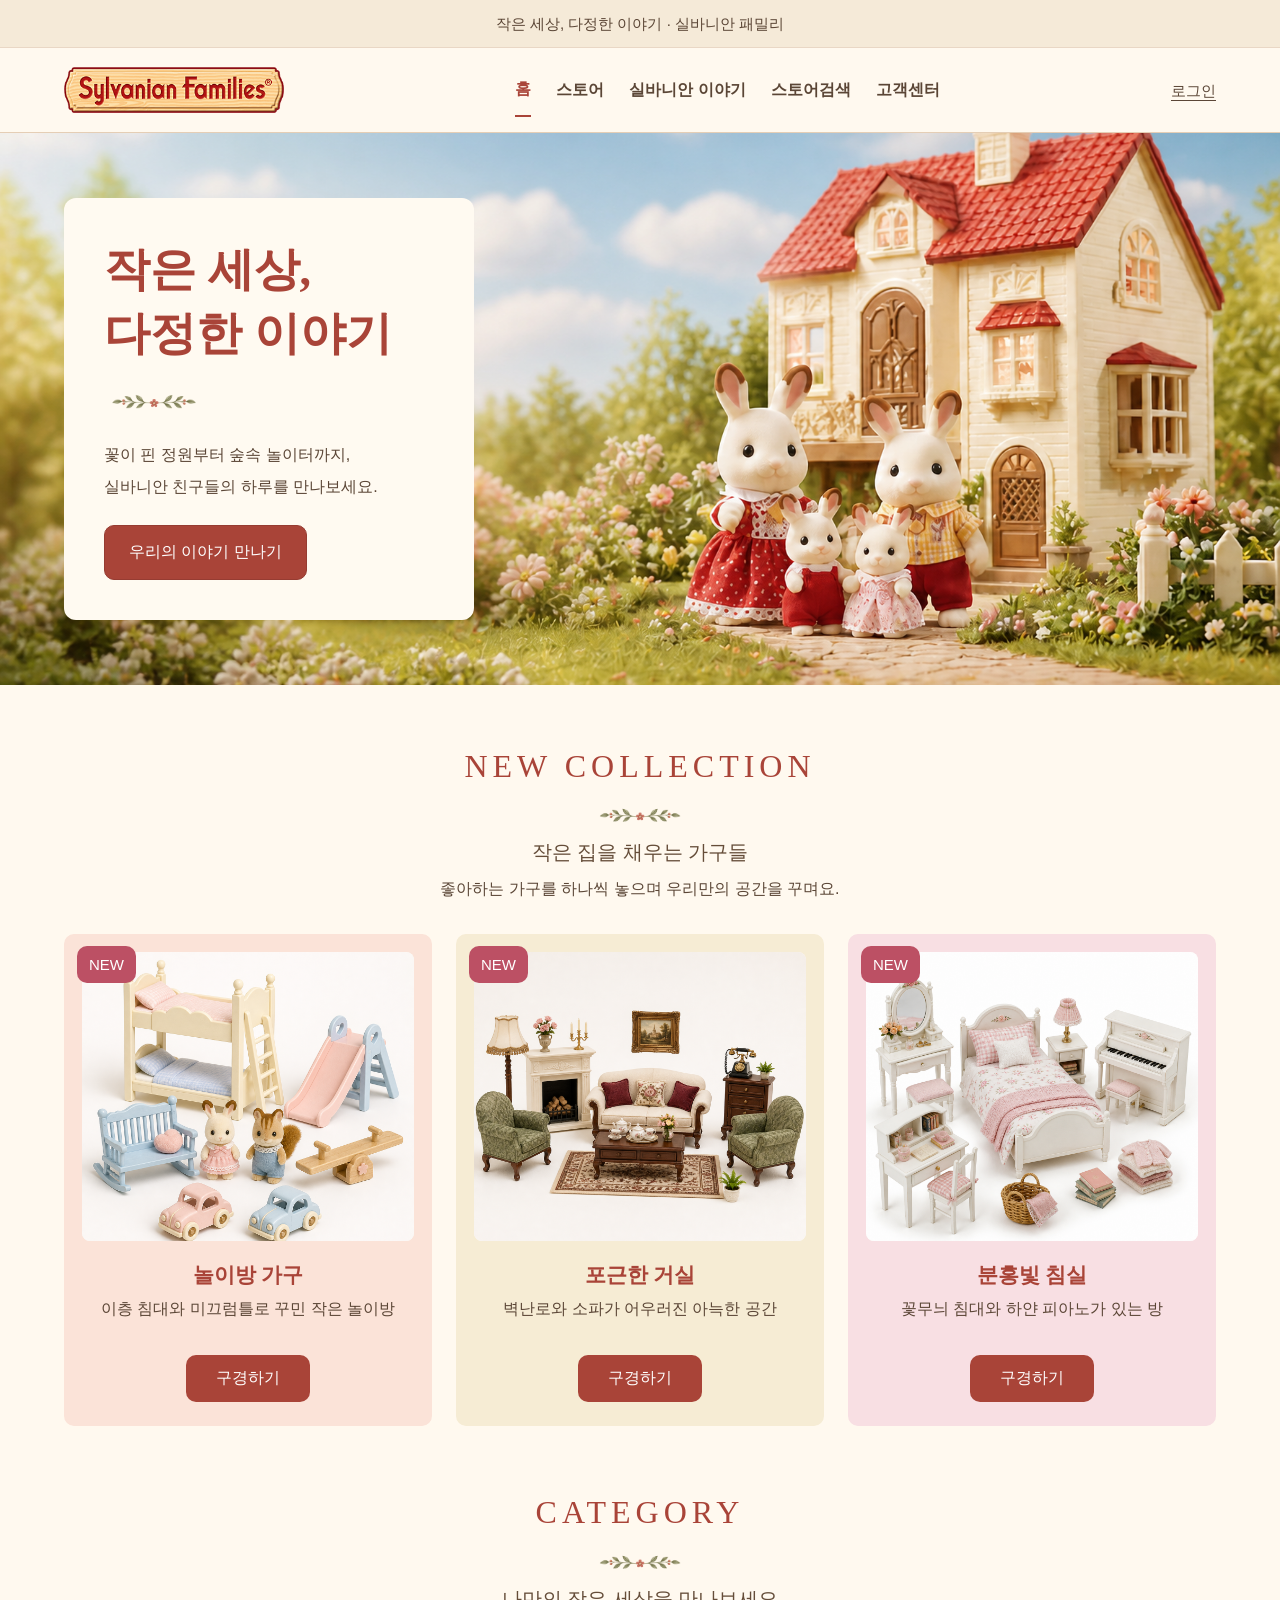
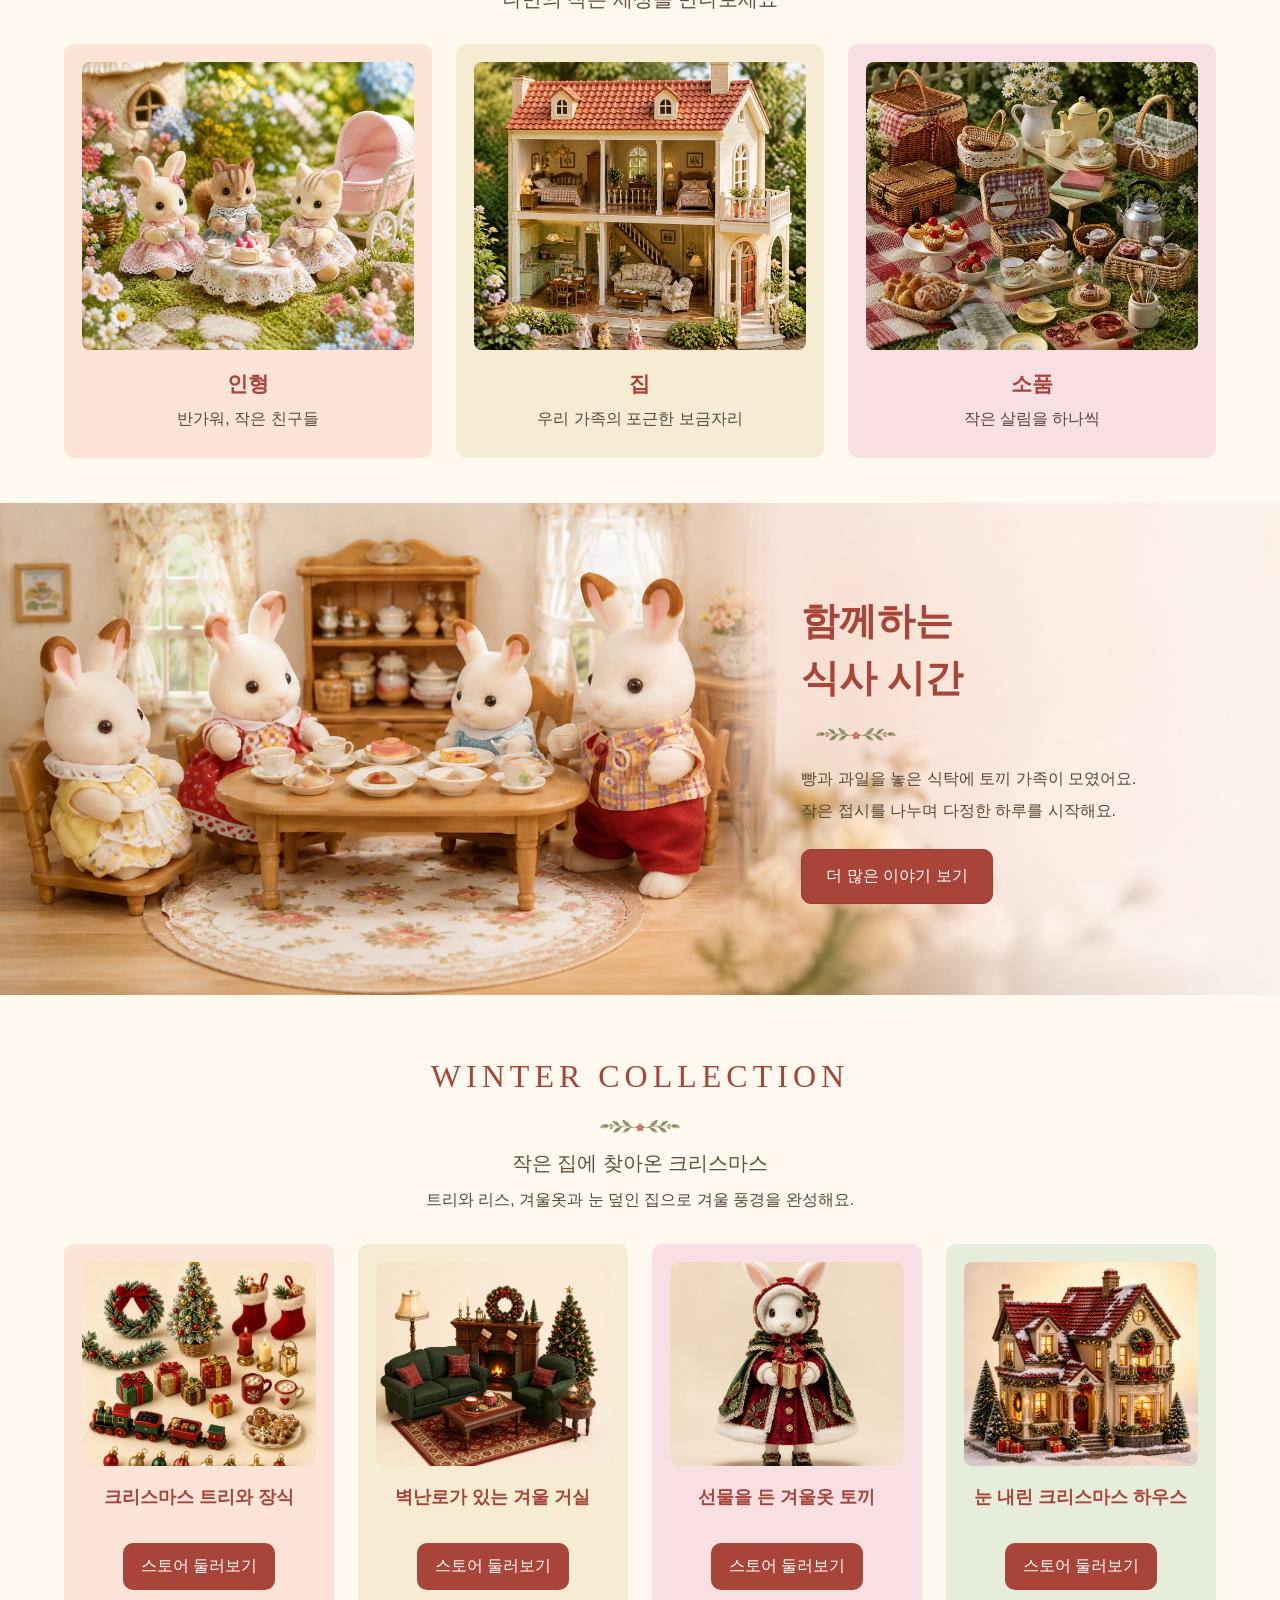
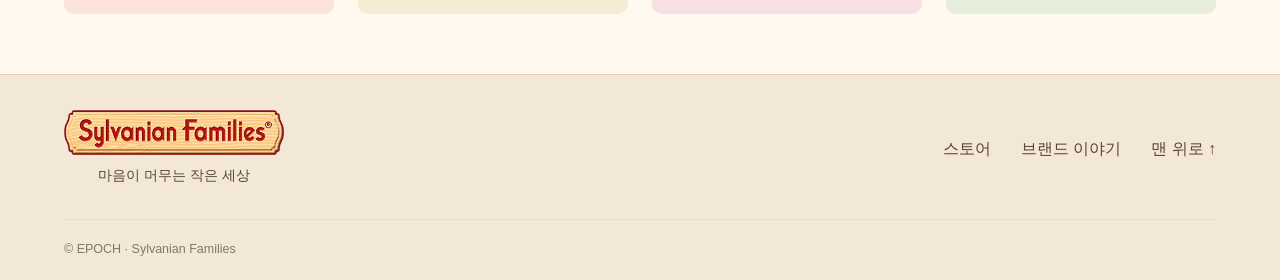
==== index.html @ b516294e "Initial commit" ====
<!DOCTYPE html>
<html lang="ko">
    <head>
        <meta charset="UTF-8">
        <meta name="viewport" content="width=device-width, initial-scale=1.0">
        <title>작은 세상, 다정한 이야기 | 실바니안 패밀리</title>
        <link rel="icon" href="favicon/favicon.ico">
        <link rel="stylesheet" href="css/common.css">
        <link rel="stylesheet" href="css/main.css">
        <script src="script/site.js" defer></script>
    </head>
    <body>
        <a class="skip" href="#content">본문 바로가기</a>
        <div class="notice">작은 세상, 다정한 이야기 · 실바니안 패밀리</div>
        <!-- 헤더 -->
        <header class="inner">
            <a class="logo" href="index.html">
                <img src="image/logo_sp.png" alt="실바니안 패밀리">
            </a>
            <nav aria-label="주 메뉴">
                <a href="index.html" aria-current="page">홈</a>
                <a href="sub/store.html">스토어</a>
                <a href="sub/story.html">실바니안 이야기</a>
                <a href="sub/store.html#search">스토어검색</a>
                <details class="help">
                    <summary>고객센터</summary>
                    <div class="helpbox">
                        <h2>이용 안내</h2>
                        <h3>상품은 어떻게 찾나요?</h3>
                        <p>스토어에서 카테고리를 선택하거나 상품 이름을 검색해 보세요.</p>
                        <a href="sub/store.html#search">상품 검색하기</a>
                        <h3>상품 설명은 어디서 보나요?</h3>
                        <p>스토어 상품 카드의 ‘자세히 보기’를 누르면 설명이 펼쳐집니다.</p>
                    </div>
                </details>
            </nav>
            <a class="visit" href="sub/store.html">로그인</a>
        </header>
        <main id="content">
            <!-- 메인 배너 -->
            <section class="section1" data-banner>
                <div class="inner">
                    <div class="copy">
                        <h1>작은 세상,<br>다정한 이야기</h1>
                        <img class="flower" src="image/mainflower.png" alt="">
                        <p>꽃이 핀 정원부터 숲속 놀이터까지,<br>실바니안 친구들의 하루를 만나보세요.</p>
                        <a class="button" href="sub/story.html">우리의 이야기 만나기</a>
                    </div>
                </div>
            </section>

            <!-- 신상품 -->
            <section class="section2 inner">
                <div class="title">
                    <p class="label">NEW COLLECTION</p>
                    <img class="flower" src="image/mainflower.png" alt="">
                    <h2>작은 집을 채우는 가구들</h2>
                    <p>좋아하는 가구를 하나씩 놓으며 우리만의 공간을 꾸며요.</p>
                </div>
                <div class="grid3">
                    <a class="card" href="sub/store.html?category=가구세트">
                        <div class="photo">
                            <span class="badge">NEW</span>
                            <img src="image/main/new(1).png" alt="이층 침대와 미끄럼틀로 꾸민 작은 놀이방" loading="lazy">
                        </div>
                        <h3>놀이방 가구</h3>
                        <p class="desc">이층 침대와 미끄럼틀로 꾸민 작은 놀이방</p>
                        <span class="more">구경하기</span>
                    </a>
                    <a class="card" href="sub/store.html?category=가구세트">
                        <div class="photo">
                            <span class="badge">NEW</span>
                            <img src="image/main/new(2).png" alt="벽난로와 소파가 어우러진 아늑한 공간" loading="lazy">
                        </div>
                        <h3>포근한 거실</h3>
                        <p class="desc">벽난로와 소파가 어우러진 아늑한 공간</p>
                        <span class="more">구경하기</span>
                    </a>
                    <a class="card" href="sub/store.html?category=가구세트">
                        <div class="photo">
                            <span class="badge">NEW</span>
                            <img src="image/main/new(3).png" alt="꽃무늬 침대와 하얀 피아노가 있는 방" loading="lazy">
                        </div>
                        <h3>분홍빛 침실</h3>
                        <p class="desc">꽃무늬 침대와 하얀 피아노가 있는 방</p>
                        <span class="more">구경하기</span>
                    </a>
                </div>
            </section>

            <!-- 카테고리 -->
            <section class="section3 inner">
                <div class="title">
                    <p class="label">CATEGORY</p>
                    <img class="flower" src="image/mainflower.png" alt="">
                    <h2>나만의 작은 세상을 만나보세요</h2>
                </div>
                <div class="categories">
                    <a href="sub/store.html?category=가족">
                        <img src="image/main/category(1).png" alt="정원에서 차를 마시는 동물 인형들" loading="lazy">
                        <h3>인형</h3>
                        <p>반가워, 작은 친구들</p>
                    </a>
                    <a href="sub/store.html?category=집">
                        <img src="image/main/category(3).png" alt="가구로 꾸민 빨간 지붕 이층집" loading="lazy">
                        <h3>집</h3>
                        <p>우리 가족의 포근한 보금자리</p>
                    </a>
                    <a href="sub/store.html?category=소품">
                        <img src="image/main/category(4).png" alt="피크닉 바구니와 찻잔, 주방 소품" loading="lazy">
                        <h3>소품</h3>
                        <p>작은 살림을 하나씩</p>
                    </a>
                </div>
            </section>

            <!-- 가족 이야기 -->
            <section class="section4">
                <img class="banner" src="image/main/섹션배너.png" alt="식탁에 둘러앉아 식사하는 토끼 가족" loading="lazy">
                <div class="inner">
                    <div class="copy">
                        <h2>함께하는<br>식사 시간</h2>
                        <img class="flower" src="image/mainflower.png" alt="">
                        <p>빵과 과일을 놓은 식탁에 토끼 가족이 모였어요.<br>작은 접시를 나누며 다정한 하루를 시작해요.</p>
                        <a class="button" href="sub/story.html">더 많은 이야기 보기</a>
                    </div>
                </div>
            </section>

            <!-- 겨울 컬렉션 -->
            <section class="section5 inner">
                <div class="title">
                    <p class="label">WINTER COLLECTION</p>
                    <img class="flower" src="image/mainflower.png" alt="">
                    <h2>작은 집에 찾아온 크리스마스</h2>
                    <p>트리와 리스, 겨울옷과 눈 덮인 집으로 겨울 풍경을 완성해요.</p>
                </div>
                <div class="grid4">
                    <a class="card" href="sub/store.html">
                        <div class="photo">
                            <img src="image/main/season(1).png" alt="크리스마스 트리와 장식" loading="lazy">
                        </div>
                        <h3>크리스마스 트리와 장식</h3>
                        <span class="more">스토어 둘러보기</span>
                    </a>
                    <a class="card" href="sub/store.html">
                        <div class="photo">
                            <img src="image/main/season(2).png" alt="벽난로가 있는 겨울 거실" loading="lazy">
                        </div>
                        <h3>벽난로가 있는 겨울 거실</h3>
                        <span class="more">스토어 둘러보기</span>
                    </a>
                    <a class="card" href="sub/store.html">
                        <div class="photo">
                            <img src="image/main/season(3).png" alt="선물을 든 겨울옷 토끼" loading="lazy">
                        </div>
                        <h3>선물을 든 겨울옷 토끼</h3>
                        <span class="more">스토어 둘러보기</span>
                    </a>
                    <a class="card" href="sub/store.html">
                        <div class="photo">
                            <img src="image/main/season(4).png" alt="눈 내린 크리스마스 하우스" loading="lazy">
                        </div>
                        <h3>눈 내린 크리스마스 하우스</h3>
                        <span class="more">스토어 둘러보기</span>
                    </a>
                </div>
            </section>
        </main>
        <!-- 푸터 -->
        <footer>
            <div class="inner">
                <div class="logo">
                    <img src="image/logo_sp.png" alt="실바니안 패밀리">
                    <span>마음이 머무는 작은 세상</span>
                </div>
                <div>
                    <a href="sub/store.html">스토어</a>
                    <a href="sub/story.html">브랜드 이야기</a>
                    <a href="#">맨 위로 ↑</a>
                </div>
            </div>
            <div class="inner credit">
                <small>© EPOCH · Sylvanian Families</small>
            </div>
        </footer>
    </body>
</html>
---- css/common.css ----
/* 기본 */
* {
    margin: 0;
    padding: 0;
    box-sizing: border-box;
}

html {
    scroll-behavior: smooth;
}

body {
    background: #fff9ef;
    color: #5b4636;
    font-family: "Malgun Gothic", sans-serif;
    font-size: 17px;
    line-height: 1.8;
    word-break: keep-all;
}

a {
    color: inherit;
    text-decoration: none;
}

img {
    display: block;
    width: 100%;
}

button, input {
    font: inherit;
}

button, summary {
    cursor: pointer;
}

[hidden] {
    display: none !important;
}

.inner {
    width: 90%;
    max-width: 1440px;
    margin: 0 auto;
}

.notice {
    background: #f5ead8;
    padding: 10px;
    text-align: center;
    font-size: 15px;
    border-bottom: 1px solid #e9d7c5;
}

/* 헤더 */
header {
    position: sticky;
    top: 0;
    z-index: 100;
    display: flex;
    align-items: center;
    justify-content: space-between;
    gap: 25px;
    min-height: 85px;
    background: #fff9ef;
    border-bottom: 1px solid #e5ceb5;
}

header.inner {
    width: 100%;
    max-width: none;
    padding-inline: max(5%, calc((100% - 1440px) / 2));
}

#content, #search {
    scroll-margin-top: 180px;
}

.logo {
    display: inline-block;
    width: 220px;
    flex-shrink: 0;
}

.logo img {
    width: 100%;
    height: auto;
}

.logo span {
    display: block;
    font-family: "Malgun Gothic", sans-serif;
    font-size: 14px;
    font-weight: normal;
    text-align: center;
    margin-top: 8px;
}

nav {
    display: flex;
    align-items: center;
    flex-wrap: wrap;
    justify-content: center;
    gap: 25px;
}

nav a {
    padding: 12px 0;
    font-size: 16px;
    font-weight: bold;
}

nav a[aria-current] {
    color: #a94438;
    border-bottom: 2px solid #a94438;
}

.visit {
    font-size: 15px;
    text-decoration: underline;
    text-underline-offset: 4px;
}

.menu-toggle {
    display: none;
    width: 44px;
    height: 44px;
    padding: 10px;
    border: 1px solid #e5ceb5;
    border-radius: 8px;
    background: #fffaf2;
    color: #a94438;
    flex-shrink: 0;
}

.menu-toggle span {
    display: block;
    width: 22px;
    height: 2px;
    background: currentColor;
}

.menu-open .menu-toggle span:nth-child(1) {
    transform: translateY(7px) rotate(45deg);
}

.menu-open .menu-toggle span:nth-child(2) {
    opacity: 0;
}

.menu-open .menu-toggle span:nth-child(3) {
    transform: translateY(-7px) rotate(-45deg);
}

h1, h2, h3 {
    line-height: 1.5;
}

h1, h2 {
    color: #a94438;
}

h1 {
    font-family: Georgia, "Batang", serif;
    font-size: 44px;
    font-weight: normal;
}

h2 {
    font-size: 30px;
    font-weight: normal;
}

h3 {
    font-size: 20px;
}

p {
    color: #5b4636;
}

.flower {
    width: 145px;
    height: 48px;
    object-fit: contain;
    margin: 10px auto;
}

.label {
    color: #687550;
    font-size: 15px;
}

.title {
    padding-top: 8px;
    text-align: center;
    margin-bottom: 24px;
}

.title .label {
    color: #a94438;
    font-family: Georgia, serif;
    font-size: 32px;
    letter-spacing: 5px;
}

.title h2 {
    font-size: 20px;
    color: #654d39;
    margin-top: 5px;
}

.title > p:last-child {
    font-size: 16px;
    margin-top: 8px;
}

.button, .more {
    display: inline-block;
    background: #a94438;
    border: 1px solid #963c32;
    border-radius: 4px;
    color: white;
    padding: 10px 25px;
    margin-top: 22px;
    font-size: 16px;
    text-align: center;
}

.button:hover, .more:hover {
    background: #89382f;
}

.button.light {
    color: #a94438;
    background: #fffdf8;
    border-color: #a94438;
}

.center {
    text-align: center;
}

.grid3, .grid4 {
    display: flex;
    flex-wrap: wrap;
    gap: 24px;
}

.grid3 > * {
    width: calc((100% - 48px) / 3);
}

.grid4 > * {
    width: calc((100% - 72px) / 4);
}

.card {
    border: 1px solid #e5ceb5;
    border-radius: 8px;
    background: #fffcf6;
    overflow: hidden;
    padding-bottom: 14px;
}

.photo {
    position: relative;
    aspect-ratio: 1.2;
    background: #fffdf8;
    border-bottom: 1px solid #eee0d2;
}

.photo img {
    height: 100%;
    object-fit: contain;
}

.card .label {
    margin: 12px 18px 3px;
}

.card h2, .card h3 {
    font-size: 18px;
    color: #5b4636;
    font-weight: bold;
    margin: 12px 18px;
}

.card .more {
    display: block;
    margin: 12px 16px 0;
    padding: 7px;
    font-size: 16px;
}

.badge {
    position: absolute;
    left: 15px;
    top: 0;
    padding: 6px 10px;
    background: #a94438;
    color: white;
    font-family: Georgia, serif;
    font-size: 15px;
}

.text {
    display: inline-block;
    background: #a94438;
    color: white;
    padding: 9px 30px;
    border-radius: 4px;
    font-size: 16px;
}

/* 푸터 */
footer {
    margin-top: 60px;
    padding: 35px 0 20px;
    border-top: 1px solid #e5ceb5;
    background: #f3e7d5;
}

footer .inner {
    display: flex;
    align-items: center;
    justify-content: space-between;
    gap: 20px;
}

footer a {
    margin-left: 25px;
    font-size: 16px;
}

footer .credit {
    border-top: 1px solid #e9ddce;
    padding-top: 18px;
    margin-top: 30px;
    color: #82786a;
    font-size: 15px;
}

.skip {
    position: absolute;
    top: -80px;
    left: 15px;
    background: white;
    padding: 12px;
    z-index: 10;
}

.skip:focus {
    top: 10px;
}

:focus-visible {
    outline: 3px solid #7a895a;
    outline-offset: 4px;
}

@media (max-width: 800px) {
    header {
        flex-wrap: wrap;
        justify-content: center;
        padding: 18px 0;
        gap: 14px;
    }

    header .logo {
        width: 190px;
    }

    nav {
        gap: 25px;
    }

    .grid4 > * {
        width: calc((100% - 24px) / 2);
    }

    .title .label {
        font-size: 26px;
        letter-spacing: 3px;
    }

    footer .inner {
        flex-direction: column;
        text-align: center;
    }

    footer a {
        margin: 0 10px;
    }

}

@media (max-width: 520px) {
    body {
        font-size: 16px;
    }

    header .logo {
        margin: 0 40px;
    }

    nav a {
        font-size: 16px;
    }

    h1 {
        font-size: 30px;
    }

    h2 {
        font-size: 25px;
    }

    .grid3 {
        gap: 18px;
    }

    .grid3 > * {
        width: 100%;
    }

    .grid4 {
        gap: 14px;
    }

    .grid4 > * {
        width: calc((100% - 14px) / 2);
    }

    .card h2, .card h3 {
        font-size: 16px;
        margin: 10px;
    }

    .card .label {
        margin-left: 10px;
    }

    .card .more {
        margin: 10px 8px 0;
        font-size: 15px;
    }

}

@media (prefers-reduced-motion: reduce) {
    html {
        scroll-behavior: auto;
    }

}

/* 고객센터 */
.help {
    position: relative;
}

.help summary {
    padding: 12px 0;
    font-size: 16px;
    font-weight: bold;
    list-style: none;
}

.help summary::-webkit-details-marker {
    display: none;
}

.help[open] summary {
    color: #a94438;
}

.helpbox {
    position: absolute;
    top: 100%;
    right: 0;
    z-index: 20;
    width: 290px;
    padding: 22px;
    border: 1px solid #e5ceb5;
    border-radius: 8px;
    background: #fffaf2;
}

.helpbox h2 {
    margin-bottom: 15px;
    font-size: 21px;
}

.helpbox h3 {
    margin-top: 15px;
    font-size: 16px;
}

.helpbox p {
    margin-top: 6px;
    font-size: 16px;
}

.helpbox a {
    display: inline-block;
    color: #a94438;
    font-size: 16px;
}

@media (max-width: 1050px) {
    header {
        flex-wrap: wrap;
        justify-content: center;
        padding: 18px 0;
    }

    header.has-menu-toggle {
        justify-content: space-between;
        gap: 12px;
        padding-block: 12px;
    }

    .has-menu-toggle .logo {
        width: min(190px, calc(100% - 124px));
        margin: 0;
        margin-right: auto;
    }

    .has-menu-toggle .visit {
        display: block;
        order: 1;
        flex-shrink: 0;
        padding-block: 10px;
    }

    .menu-toggle {
        display: flex;
        order: 2;
        flex-direction: column;
        align-items: center;
        justify-content: center;
        gap: 5px;
    }

    .has-menu-toggle nav {
        display: none;
        order: 3;
        flex-basis: 100%;
        flex-direction: column;
        align-items: stretch;
        gap: 0;
        max-height: 70dvh;
        overflow-y: auto;
        border-top: 1px solid #e5ceb5;
        padding-top: 8px;
    }

    .has-menu-toggle.menu-open nav {
        display: flex;
    }

    .has-menu-toggle nav > a,
    .has-menu-toggle .help summary {
        display: block;
        padding: 12px 8px;
    }

    .has-menu-toggle .helpbox {
        position: static;
        width: 100%;
        max-height: none;
    }
}

@media (max-width: 520px) {
    nav {
        gap: 6px 15px;
    }

    .help summary {
        font-size: 16px;
    }

    .helpbox {
        position: fixed;
        top: 170px;
        right: 5%;
        width: 90%;
        max-height: 65vh;
        overflow-y: auto;
    }
}
---- css/main.css ----
/* 메인 배너 */
.section1 {
    position: relative;
    overflow: hidden;
    background: url("../image/main/메인 배너.png") center / cover;
    padding: 65px 0;
}

.section1 .slide {
    position: absolute;
    inset: 0;
    overflow: hidden;
}

.section1 .track {
    display: flex;
    height: 100%;
    transition: transform 1s ease-in-out;
}

.section1 .track img {
    width: 100%;
    height: 100%;
    flex-shrink: 0;
    object-fit: cover;
}

.section1 > .inner {
    position: relative;
    z-index: 1;
}

.section1 .copy {
    width: 410px;
    padding: 40px;
    background: #fffaf1;
    border-radius: 12px;
}

.section1 h1 {
    font-size: 46px;
    font-weight: bold;
    line-height: 1.4;
}

.section1 .flower {
    margin: 12px 0;
    width: 100px;
}

.section1 p {
    font-size: 16px;
    line-height: 2;
}

/* 제목 */
main .title {
    margin-bottom: 30px;
}

main .title .flower {
    width: 110px;
    height: 32px;
    margin: 5px auto;
}

main .button {
    border-radius: 10px;
    padding: 12px 24px;
}

/* 신상품 */
.section2 {
    padding: 45px 0 20px;
}

.section2 .card {
    padding: 18px 18px 24px;
    border: 0;
    border-radius: 10px;
    background: #fbe3d8;
    text-align: center;
}

.section2 .card:nth-child(2) {
    background: #f6ecd4;
}

.section2 .card:nth-child(3) {
    background: #f8dfe3;
}

.section2 .photo {
    aspect-ratio: 1.15;
    border: 0;
    border-radius: 8px;
    background: #fffaf5;
}

.section2 .photo img {
    object-fit: cover;
    border-radius: 8px;
}

.section2 .badge {
    left: -5px;
    top: -6px;
    padding: 5px 12px;
    background: #bc5064;
    border-radius: 10px;
    font-family: "Malgun Gothic", sans-serif;
    font-size: 15px;
}

.section2 .card h3 {
    margin: 18px 0 5px;
    color: #a94438;
    font-size: 21px;
}

.section2 .desc {
    min-height: 48px;
    font-size: 16px;
}

.section2 .more {
    display: inline-block;
    margin: 12px 0 0;
    padding: 9px 30px;
    border: 0;
    border-radius: 10px;
}

/* 카테고리 */
.section3 {
    padding: 30px 0 45px;
}

.categories {
    display: flex;
    gap: 24px;
}

.categories > a {
    width: calc((100% - 48px) / 3);
    padding: 18px 18px 24px;
    border: 0;
    border-radius: 10px;
    overflow: hidden;
    background: #fbe3d8;
    text-align: center;
}

.categories > a:nth-child(2) {
    background: #f6ecd4;
}

.categories > a:nth-child(3) {
    background: #f8dfe3;
}

.categories img {
    aspect-ratio: 1.15;
    object-fit: cover;
    border-radius: 8px;
}

.categories h3 {
    margin: 18px 0 5px;
    color: #a94438;
    font-size: 21px;
}

.categories p {
    padding: 0 10px;
    font-size: 16px;
}

/* 가족 이야기 */
.section4 {
    position: relative;
    background: #fbe9e1;
}

.section4 > .banner {
    width: 100%;
    height: auto;
}

.section4 > .inner {
    position: absolute;
    top: 0;
    bottom: 0;
    left: 5%;
    right: 5%;
    display: flex;
    align-items: center;
}

.section4 .copy {
    width: 36%;
    margin-left: auto;
    padding: 10px 0;
}

.section4 h2 {
    font-family: "Batang", serif;
    font-size: 38px;
    font-weight: bold;
}

.section4 .flower {
    width: 110px;
    height: 32px;
    margin: 12px 0;
}

.section4 p {
    font-size: 16px;
    line-height: 2;
}

/* 겨울 컬렉션 */
.section5 {
    padding: 45px 0 0;
}

.section5 .card {
    padding: 18px 18px 24px;
    border: 0;
    border-radius: 10px;
    background: #fbe3d8;
    text-align: center;
}

.section5 .card:nth-child(2) {
    background: #f6ecd4;
}

.section5 .card:nth-child(3) {
    background: #f8dfe3;
}

.section5 .card:nth-child(4) {
    background: #e6eddb;
}

.section5 .photo {
    aspect-ratio: 1.15;
    border: 0;
    border-radius: 8px;
    background: #fffaf5;
}

.section5 .photo img {
    object-fit: cover;
    border-radius: 8px;
}

.section5 .card h3 {
    margin: 18px 0 5px;
    min-height: 42px;
    color: #a94438;
}

.section5 .more {
    display: inline-block;
    margin: 12px 0 0;
    padding: 9px 18px;
    border: 0;
    border-radius: 10px;
}

@media (max-width: 800px) {
    .section1 .track img {
        object-position: 60% center;
    }

    .section1 {
        padding: 40px 0;
        background-position: 60% center;
    }

    .section1 .copy {
        width: 350px;
        padding: 28px;
    }

    .section1 h1 {
        font-size: 36px;
    }

    .section2 .grid3 {
        gap: 14px;
    }

    .section2 .card {
        width: calc((100% - 28px) / 3);
        padding: 12px 12px 20px;
    }

    .section2 .card h3 {
        font-size: 20px;
    }

    .section2 .desc {
        min-height: 72px;
    }

    .categories {
        gap: 14px;
    }

    .categories > a {
        width: calc((100% - 28px) / 3);
        padding: 12px 12px 20px;
    }

    .section4 .copy {
        width: 36%;
        padding: 10px 0;
    }

    .section4 h2 {
        font-size: 30px;
    }

}

@media (min-width: 521px) and (max-width: 900px) {
    .section4 > .inner {
        position: static;
        display: block;
    }

    .section4 .copy {
        width: 100%;
        padding: 30px 0;
        text-align: center;
    }

    .section4 .flower {
        margin: 12px auto;
    }
}

@media (max-width: 520px) {
    .section1 .slide {
        height: 350px;
    }

    .section1 .track img {
        object-position: 68% top;
    }

    .section1 {
        padding: 240px 0 25px;
        background-position: 68% top;
        background-size: auto 350px;
        background-repeat: no-repeat;
        background-color: #f7ecdc;
    }

    .section1 .copy {
        width: 100%;
        padding: 25px;
    }

    .section1 h1 {
        font-size: 32px;
    }

    main .title .label {
        font-size: 24px;
        letter-spacing: 2px;
    }

    .section2 .card {
        width: 100%;
        padding: 18px 18px 24px;
    }

    .section2 .desc {
        min-height: 0;
    }

    .categories {
        flex-direction: column;
    }

    .categories > a {
        width: 100%;
    }

    .categories h3 {
        font-size: 18px;
    }

    .categories > a {
        padding: 8px 8px 16px;
    }

    .section5 .card {
        padding: 10px 10px 20px;
    }

    .section5 .more {
        padding: 9px 10px;
        font-size: 15px;
    }

    .categories p {
        font-size: 15px;
        padding: 0 6px;
    }

    .categories img {
        aspect-ratio: 1;
    }

    .section4 {
        padding: 0 0 25px;
    }

    .section4 > .inner {
        position: static;
        display: block;
    }

    .section4 .copy {
        width: 100%;
        padding: 25px 10px 10px;
        text-align: center;
    }

    .section4 .flower {
        margin: 12px auto;
    }

}
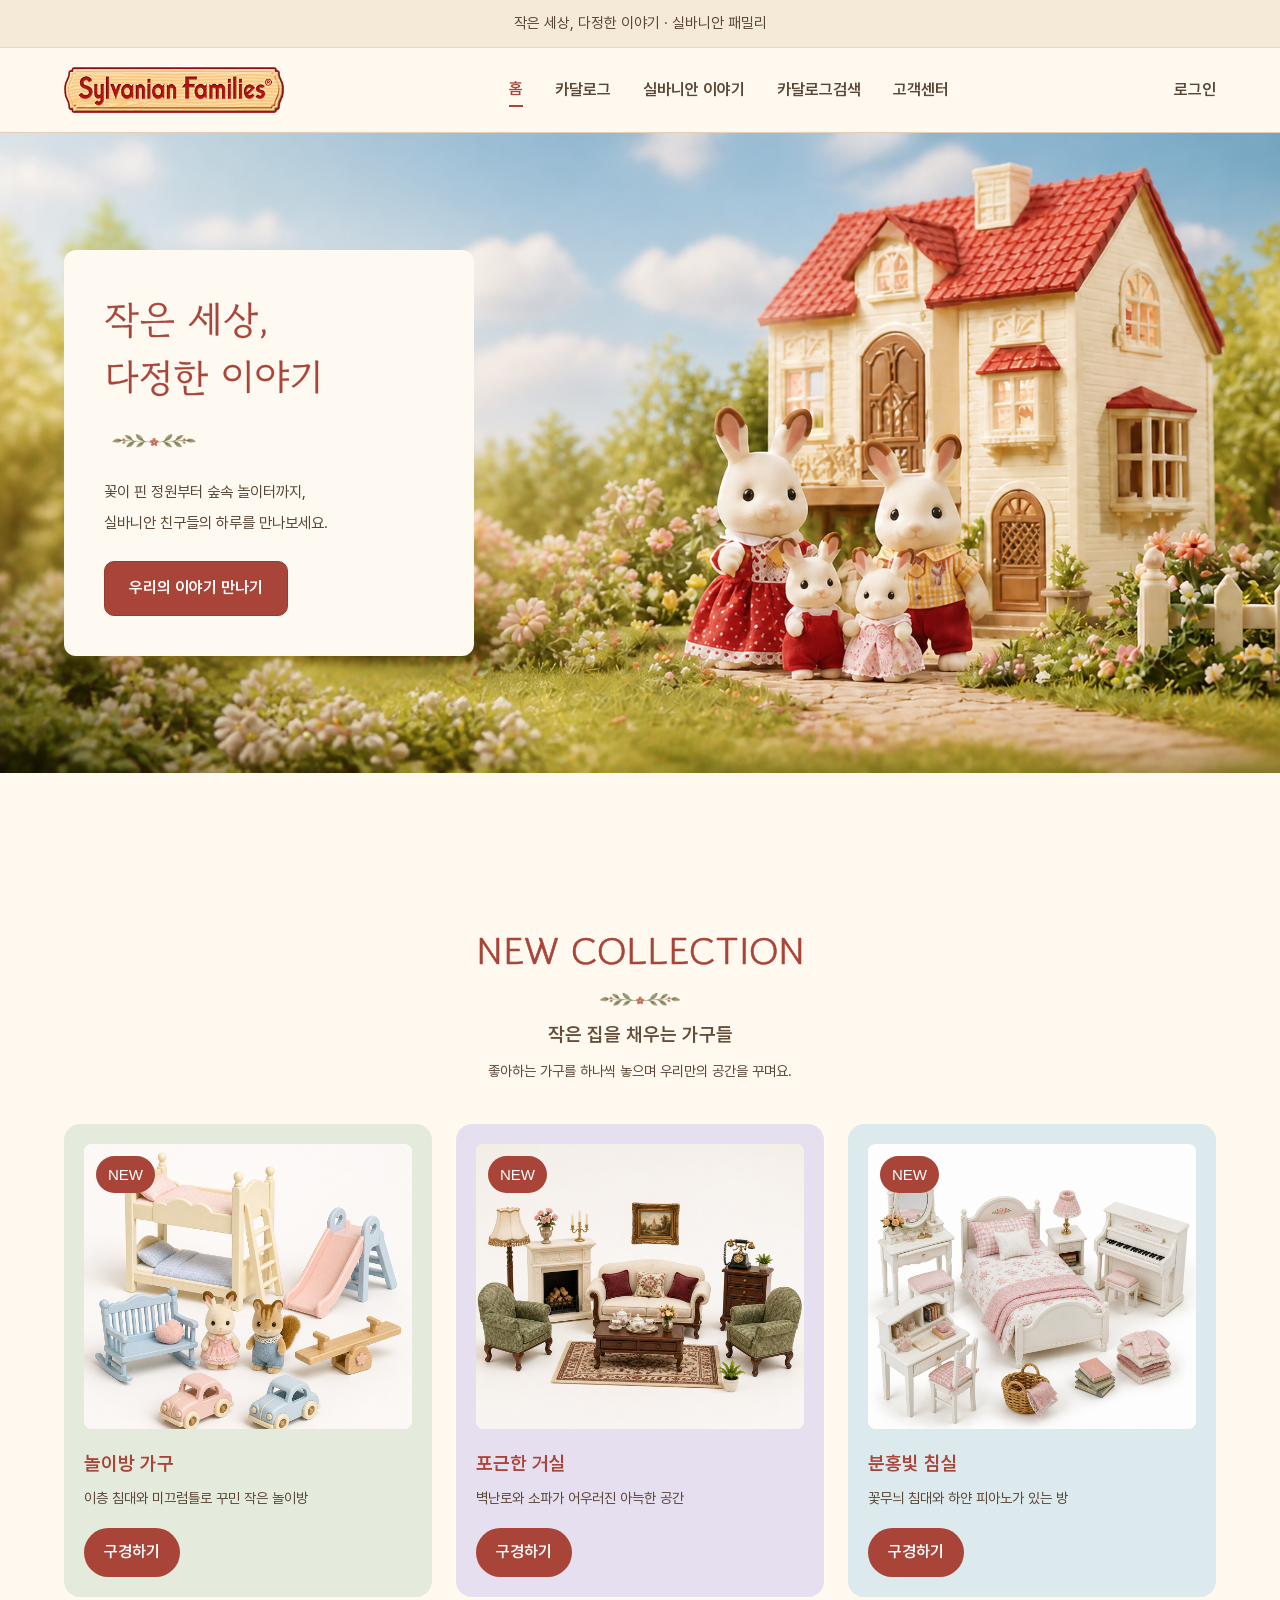
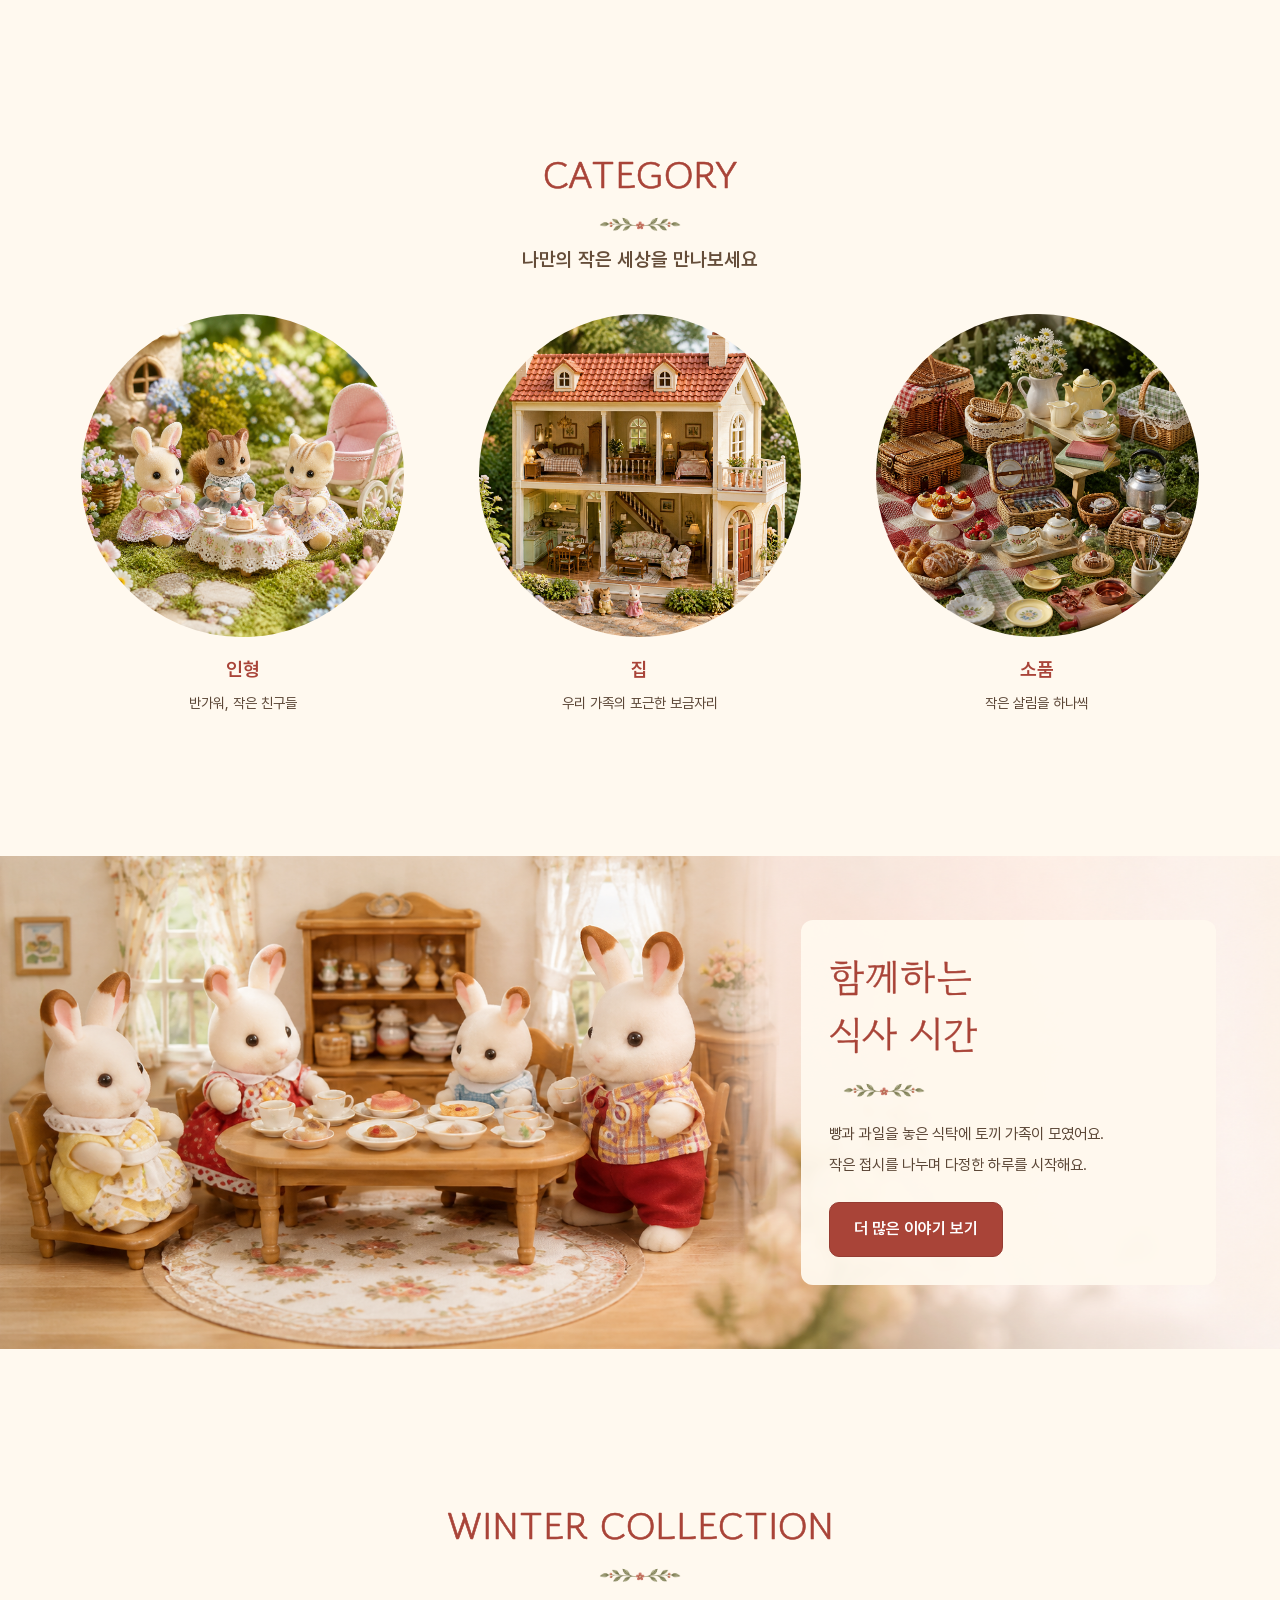
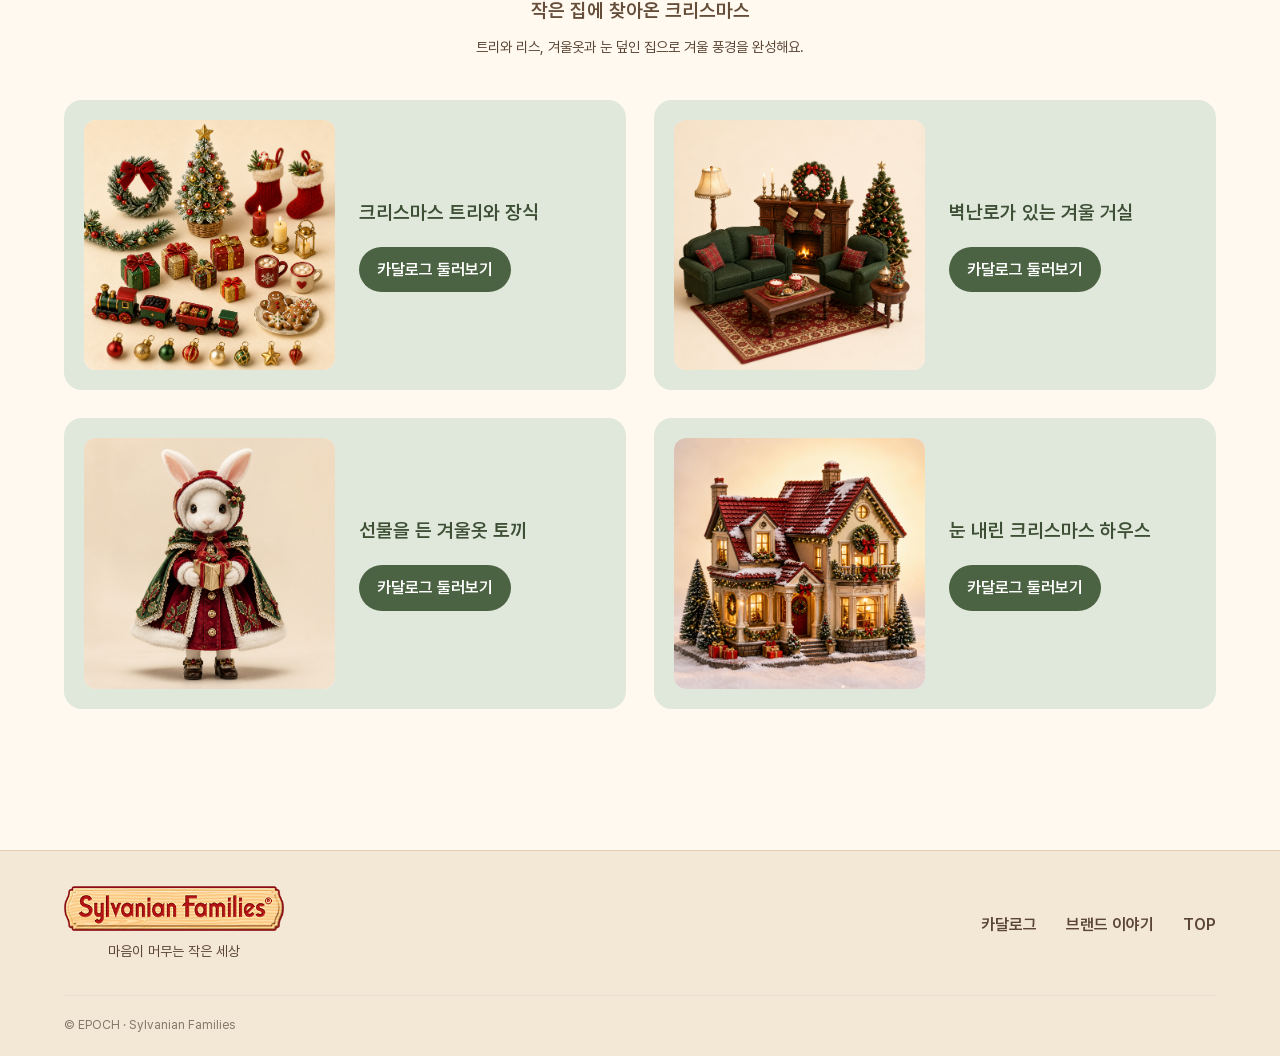
==== commit 096eb822: "수정" ====
--- a/index.html
+++ b/index.html
@@ -7,9 +7,11 @@
         <link rel="icon" href="favicon/favicon.ico">
         <link rel="stylesheet" href="css/common.css">
         <link rel="stylesheet" href="css/main.css">
+        <link rel="stylesheet" href="css/typography.css">
+        <link rel="stylesheet" href="css/responsive.css">
         <script src="script/site.js" defer></script>
     </head>
-    <body>
+    <body class="home-page">
         <a class="skip" href="#content">본문 바로가기</a>
         <div class="notice">작은 세상, 다정한 이야기 · 실바니안 패밀리</div>
         <!-- 헤더 -->
@@ -19,18 +21,18 @@
             </a>
             <nav aria-label="주 메뉴">
                 <a href="index.html" aria-current="page">홈</a>
-                <a href="sub/store.html">스토어</a>
+                <a href="sub/store.html">카달로그</a>
                 <a href="sub/story.html">실바니안 이야기</a>
-                <a href="sub/store.html#search">스토어검색</a>
+                <a href="sub/store.html#search">카달로그검색</a>
                 <details class="help">
                     <summary>고객센터</summary>
                     <div class="helpbox">
                         <h2>이용 안내</h2>
                         <h3>상품은 어떻게 찾나요?</h3>
-                        <p>스토어에서 카테고리를 선택하거나 상품 이름을 검색해 보세요.</p>
+                        <p>카달로그에서 카테고리를 선택하거나 상품 이름을 검색해 보세요.</p>
                         <a href="sub/store.html#search">상품 검색하기</a>
                         <h3>상품 설명은 어디서 보나요?</h3>
-                        <p>스토어 상품 카드의 ‘자세히 보기’를 누르면 설명이 펼쳐집니다.</p>
+                        <p>카달로그 상품 카드의 ‘자세히 보기’를 누르면 설명이 펼쳐집니다.</p>
                     </div>
                 </details>
             </nav>
@@ -116,7 +118,7 @@
 
             <!-- 가족 이야기 -->
             <section class="section4">
-                <img class="banner" src="image/main/섹션배너.png" alt="식탁에 둘러앉아 식사하는 토끼 가족" loading="lazy">
+                <img class="banner" src="image/main/섹션배너.png" width="2022" height="778" alt="식탁에 둘러앉아 식사하는 토끼 가족" loading="lazy">
                 <div class="inner">
                     <div class="copy">
                         <h2>함께하는<br>식사 시간</h2>
@@ -140,29 +142,37 @@
                         <div class="photo">
                             <img src="image/main/season(1).png" alt="크리스마스 트리와 장식" loading="lazy">
                         </div>
-                        <h3>크리스마스 트리와 장식</h3>
-                        <span class="more">스토어 둘러보기</span>
+                        <div class="winter-copy">
+                            <h3>크리스마스 트리와 장식</h3>
+                            <span class="more">카달로그 둘러보기</span>
+                        </div>
                     </a>
                     <a class="card" href="sub/store.html">
                         <div class="photo">
                             <img src="image/main/season(2).png" alt="벽난로가 있는 겨울 거실" loading="lazy">
                         </div>
-                        <h3>벽난로가 있는 겨울 거실</h3>
-                        <span class="more">스토어 둘러보기</span>
+                        <div class="winter-copy">
+                            <h3>벽난로가 있는 겨울 거실</h3>
+                            <span class="more">카달로그 둘러보기</span>
+                        </div>
                     </a>
                     <a class="card" href="sub/store.html">
                         <div class="photo">
                             <img src="image/main/season(3).png" alt="선물을 든 겨울옷 토끼" loading="lazy">
                         </div>
-                        <h3>선물을 든 겨울옷 토끼</h3>
-                        <span class="more">스토어 둘러보기</span>
+                        <div class="winter-copy">
+                            <h3>선물을 든 겨울옷 토끼</h3>
+                            <span class="more">카달로그 둘러보기</span>
+                        </div>
                     </a>
                     <a class="card" href="sub/store.html">
                         <div class="photo">
                             <img src="image/main/season(4).png" alt="눈 내린 크리스마스 하우스" loading="lazy">
                         </div>
-                        <h3>눈 내린 크리스마스 하우스</h3>
-                        <span class="more">스토어 둘러보기</span>
+                        <div class="winter-copy">
+                            <h3>눈 내린 크리스마스 하우스</h3>
+                            <span class="more">카달로그 둘러보기</span>
+                        </div>
                     </a>
                 </div>
             </section>
@@ -175,9 +185,9 @@
                     <span>마음이 머무는 작은 세상</span>
                 </div>
                 <div>
-                    <a href="sub/store.html">스토어</a>
+                    <a href="sub/store.html">카달로그</a>
                     <a href="sub/story.html">브랜드 이야기</a>
-                    <a href="#">맨 위로 ↑</a>
+                    <a href="#">TOP</a>
                 </div>
             </div>
             <div class="inner credit">
--- a/css/common.css
+++ b/css/common.css
@@ -103,11 +103,11 @@
     align-items: center;
     flex-wrap: wrap;
     justify-content: center;
-    gap: 25px;
+    gap: 32px;
 }
 
 nav a {
-    padding: 12px 0;
+    padding: 2px 0;
     font-size: 16px;
     font-weight: bold;
 }
@@ -119,7 +119,7 @@
 
 .visit {
     font-size: 15px;
-    text-decoration: underline;
+    text-decoration: none;
     text-underline-offset: 4px;
 }
 
@@ -128,7 +128,7 @@
     width: 44px;
     height: 44px;
     padding: 10px;
-    border: 1px solid #e5ceb5;
+    border: 0;
     border-radius: 8px;
     background: #fffaf2;
     color: #a94438;
@@ -258,7 +258,7 @@
 }
 
 .card {
-    border: 1px solid #e5ceb5;
+    border: 0;
     border-radius: 8px;
     background: #fffcf6;
     overflow: hidden;
@@ -269,7 +269,7 @@
     position: relative;
     aspect-ratio: 1.2;
     background: #fffdf8;
-    border-bottom: 1px solid #eee0d2;
+    border-bottom: 0;
 }
 
 .photo img {
@@ -510,7 +510,7 @@
     font-size: 16px;
 }
 
-@media (max-width: 1050px) {
+@media (max-width: 1024px) {
     header {
         flex-wrap: wrap;
         justify-content: center;
@@ -524,7 +524,7 @@
     }
 
     .has-menu-toggle .logo {
-        width: min(190px, calc(100% - 124px));
+        width: min(170px, calc(100% - 124px));
         margin: 0;
         margin-right: auto;
     }
@@ -551,7 +551,7 @@
         flex-basis: 100%;
         flex-direction: column;
         align-items: stretch;
-        gap: 0;
+        gap: 8px;
         max-height: 70dvh;
         overflow-y: auto;
         border-top: 1px solid #e5ceb5;
@@ -566,6 +566,10 @@
     .has-menu-toggle .help summary {
         display: block;
         padding: 12px 8px;
+    }
+
+    .has-menu-toggle nav > a[aria-current] {
+        padding-bottom: 2px;
     }
 
     .has-menu-toggle .helpbox {
@@ -593,3 +597,47 @@
         overflow-y: auto;
     }
 }
+
+/* 공통 여백과 읽기 편한 반응형 기준 */
+:root { --section-space: clamp(96px, 11vw, 176px); }
+nav > a, .help summary, .visit { white-space: nowrap; }
+nav > a:hover, .visit:hover { color: #a94438; }
+.card, .copy, .grid3 > *, .grid4 > *, .categories > * { min-width: 0; }
+h1, h2, h3, p, .more, summary { overflow-wrap: anywhere; }
+.card { background: #eadbc6; border-color: #d4b99a; }
+.photo { background: #fff; }
+footer { margin-top: var(--section-space); }
+.back-to-top {
+    position: fixed;
+    right: max(20px, env(safe-area-inset-right));
+    bottom: max(20px, env(safe-area-inset-bottom));
+    z-index: 90;
+    display: flex;
+    flex-direction: column;
+    align-items: center;
+    justify-content: center;
+    width: 60px;
+    height: 60px;
+    border: 1px solid #fff9ef;
+    border-radius: 50%;
+    background: #89382f;
+    color: #fff;
+    box-shadow: 0 4px 16px #5b463633;
+    font-size: 12px;
+    line-height: 1.4;
+}
+.back-to-top span { font-size: 23px; line-height: 1; }
+.back-to-top:hover { background: #6e2b24; }
+@media (max-width: 1024px) {
+    .grid3, .grid4 { display: grid; grid-template-columns: repeat(2, minmax(0, 1fr)); gap: 24px; }
+    .grid3 > *, .grid4 > * { width: auto; }
+    nav { gap: 14px; }
+    .title { margin-bottom: 32px; }
+}
+@media (max-width: 600px) {
+    .grid3, .grid4 { gap: 16px; }
+    .card h2, .card h3 { line-height: 1.6; }
+    .copy p br { display: none; }
+    footer { padding-bottom: 90px; }
+    .back-to-top { width: 54px; height: 54px; right: 16px; }
+}
--- a/css/main.css
+++ b/css/main.css
@@ -1,6 +1,9 @@
 /* 메인 배너 */
 .section1 {
     position: relative;
+    display: flex;
+    align-items: center;
+    min-height: clamp(640px, 48vw, 820px);
     overflow: hidden;
     background: url("../image/main/메인 배너.png") center / cover;
     padding: 65px 0;
@@ -106,7 +109,7 @@
     left: -5px;
     top: -6px;
     padding: 5px 12px;
-    background: #bc5064;
+    background: #a94438;
     border-radius: 10px;
     font-family: "Malgun Gothic", sans-serif;
     font-size: 15px;
@@ -277,6 +280,7 @@
     }
 
     .section1 {
+        min-height: 600px;
         padding: 40px 0;
         background-position: 60% center;
     }
@@ -346,7 +350,7 @@
 
 @media (max-width: 520px) {
     .section1 .slide {
-        height: 350px;
+        height: 430px;
     }
 
     .section1 .track img {
@@ -354,9 +358,11 @@
     }
 
     .section1 {
-        padding: 240px 0 25px;
+        display: block;
+        min-height: 0;
+        padding: 330px 0 32px;
         background-position: 68% top;
-        background-size: auto 350px;
+        background-size: auto 430px;
         background-repeat: no-repeat;
         background-color: #f7ecdc;
     }
@@ -438,3 +444,74 @@
     }
 
 }
+
+/* 섹션별로 다른 구성과 충분한 여백 */
+.section2 { padding: var(--section-space) 0 0; }
+.section3 { padding: var(--section-space) 0; }
+main .title { margin-bottom: 40px; }
+.section2 .card { background: #e4ebdd; border: 0; }
+.section2 .card:nth-child(2) { background: #e6dfef; border-color: #cfc2de; }
+.section2 .card:nth-child(3) { background: #dce9ed; border-color: #bcd0d7; }
+.section2 .photo { box-shadow: none; }
+.categories { justify-content: space-around; gap: 40px; }
+.categories > a, .categories > a:nth-child(2), .categories > a:nth-child(3) {
+    width: 28%; padding: 0; background: transparent; overflow: visible;
+}
+.categories img { aspect-ratio: 1; border-radius: 50%; border: 0; }
+.categories > a:nth-child(2) img { border-color: #cedac3; }
+.categories > a:nth-child(3) img { border-color: #dcc9db; }
+.categories h3 { margin-top: 24px; }
+.section4 .copy { padding: 28px; border-radius: 12px; background: #fff9eff2; }
+.section5 { padding: var(--section-space) 0 0; }
+.section5 .grid4 { display: grid; grid-template-columns: repeat(2, minmax(0, 1fr)); gap: 28px; }
+.section5 .card {
+    display: grid; grid-template-columns: 48% minmax(0, 1fr);
+    align-items: center; gap: 28px; width: auto; padding: 20px;
+    text-align: left; background: #e0e7db; border: 0;
+    border-radius: 18px;
+}
+.section5 .card:nth-child(2), .section5 .card:nth-child(3), .section5 .card:nth-child(4) { background: #e0e7db; }
+.section5 .photo { aspect-ratio: 1; border-radius: 12px; overflow: hidden; }
+.section5 .winter-copy { display: flex; flex-direction: column; align-items: flex-start; gap: 20px; min-width: 0; }
+.section5 .card h3 { margin: 0; min-height: 0; color: #3d5035; font-size: 20px; line-height: 1.6; }
+.section5 .more { margin: 0; padding: 10px 18px; background: #4b6342; border-radius: 999px; font-size: 15px; line-height: 1.6; }
+.section5 .card:hover .more { background: #354b2e; }
+@media (max-width: 1024px) {
+    .section2 .card { width: auto; padding: 18px; }
+    .section2 .grid3 { gap: 24px; }
+    .section2 .desc { min-height: 0; }
+    .categories { display: grid; grid-template-columns: repeat(2, minmax(0, 1fr)); gap: 32px; }
+    .categories > a, .categories > a:nth-child(2), .categories > a:nth-child(3) { width: auto; }
+    .categories img { max-width: 280px; margin-inline: auto; }
+    .section4 > .inner { position: static; display: block; padding-block: 32px; }
+    .section4 .copy { width: 100%; text-align: center; padding: 28px; }
+    .section4 .flower { margin-inline: auto; }
+    .section5 .card { display: flex; flex-direction: column; text-align: center; gap: 24px; }
+    .section5 .photo { width: 100%; }
+    .section5 .winter-copy { align-items: center; gap: 18px; padding-bottom: 4px; }
+    .section5 .card h3 { margin: 0; }
+}
+@media (max-width: 600px) {
+    .section2 .grid3, .section5 .grid4 { grid-template-columns: minmax(0, 1fr); gap: 24px; }
+    .section2 .card { padding: 20px; }
+    .categories { gap: 28px 16px; }
+    .categories img { border-width: 6px; }
+    .categories h3 { margin-top: 16px; }
+    .categories p { padding: 0; }
+    .section4 h2 { font-size: 30px; }
+    .section4 { padding-bottom: 0; }
+}
+
+/* 사진과 내용을 같은 여백과 정렬로 연결 */
+.section2 .card { padding: 20px; text-align: left; border-radius: 16px; }
+.section2 .card h3 { margin: 20px 0 6px; }
+.section2 .desc { min-height: 0; line-height: 1.7; }
+.section2 .more { margin: 18px 0 0; padding: 10px 20px; border-radius: 999px; }
+.section2 .badge { left: 12px; top: 12px; border-radius: 999px; }
+.categories h3 { margin: 18px 0 4px; }
+.section5 .card { gap: 24px; }
+.section5 .winter-copy { gap: 18px; }
+@media (max-width: 1024px) {
+    .section5 .card { text-align: left; gap: 20px; }
+    .section5 .winter-copy { width: 100%; align-items: flex-start; padding-bottom: 0; }
+}
--- a/css/typography.css
+++ b/css/typography.css
@@ -0,0 +1,101 @@
+/* 로컬 웹폰트와 사이트 공통 타이포그래피 */
+@font-face {
+    font-family: "Gowun Dodum";
+    src: url("../font/Gowun_Dodum/GowunDodum-Regular.ttf") format("truetype");
+    font-weight: 400;
+    font-style: normal;
+    font-display: swap;
+}
+@font-face {
+    font-family: "Pretendard";
+    src: url("../font/Pretendard-1.3.9/web/static/woff2/Pretendard-Regular.woff2") format("woff2");
+    font-weight: 400;
+    font-style: normal;
+    font-display: swap;
+}
+@font-face {
+    font-family: "Pretendard";
+    src: url("../font/Pretendard-1.3.9/web/static/woff2/Pretendard-SemiBold.woff2") format("woff2");
+    font-weight: 600;
+    font-style: normal;
+    font-display: swap;
+}
+:root {
+    --font-body: "Pretendard", "Malgun Gothic", sans-serif;
+    --font-title: "Gowun Dodum", sans-serif;
+    --type-title: clamp(28px, 3vw, 40px);
+    --type-product: clamp(18px, 1.5vw, 22px);
+    --type-body: clamp(15px, 1.2vw, 17px);
+    --type-description: clamp(14px, 1.12vw, 16px);
+}
+body {
+    font-family: var(--font-body);
+    font-size: var(--type-body);
+    font-weight: 400;
+    font-synthesis: none;
+}
+body p, body input, body .logo span, body .values span, body .badge {
+    font-family: var(--font-body);
+    font-weight: 400;
+}
+body main .section1 h1,
+body main .section4 h2,
+body main .store-hero h2,
+body main .title .label,
+body main .section3 > h2,
+body main .section2 article:not(.card) h2 {
+    font-family: var(--font-title);
+    font-size: var(--type-title);
+    font-weight: 400;
+    line-height: 1.5;
+    letter-spacing: 0;
+}
+body main .title h2 { font-family: var(--font-body); font-size: clamp(18px, 1.5vw, 22px); font-weight: 600; }
+/* 영어 섹션 제목은 고운돋움의 획을 보강해 강조 */
+body main .title .label,
+body main .section1:not([data-banner]) h1,
+body main .section3 > h2 {
+    -webkit-text-stroke: 0.6px currentColor;
+}
+body main .section4 .label,
+body main .store-hero .label {
+    font-weight: 600;
+}
+/* 단일 굵기인 고운돋움의 배너 제목만 획을 살짝 보강 */
+body main .section1[data-banner] h1,
+body main .section4 .copy h2,
+body main .store-hero h2 {
+    -webkit-text-stroke: 0.35px currentColor;
+}
+body main .section2 .card h2, body main .section2 .card h3,
+body main .section5 .card h3, body main .categories h3 {
+    font-family: var(--font-body);
+    font-size: var(--type-product);
+    font-weight: 600;
+    line-height: 1.6;
+}
+body header nav > a, body .help summary, body .visit,
+body .button, body .card .more, body .filters button,
+body .section2 summary, body .back-to-top, body footer a {
+    font-family: var(--font-body);
+    font-size: 16px;
+    font-weight: 600;
+}
+body .section1 p, body .section4 p,
+body .section2 article:not(.card) p, body .values p {
+    font-size: var(--type-body);
+    font-weight: 400;
+}
+body main .title > p:last-child,
+body .section2 .desc, body .categories p,
+body .card .label, body .section2 details p,
+body .store-hero-description, body .store-hero .label {
+    font-family: var(--font-body);
+    font-size: var(--type-description);
+    font-weight: 400;
+}
+body strong, body h3 { font-weight: 600; }
+@media (max-width: 600px) {
+    body .button, body .card .more, body .filters button,
+    body .section2 summary, body .back-to-top { font-size: 15px; }
+}
--- a/css/responsive.css
+++ b/css/responsive.css
@@ -0,0 +1,115 @@
+/* 화면 크기에 따른 공통 비율: 태블릿 1024px, 모바일 600px */
+.back-to-top {
+    position: fixed; right: max(20px, env(safe-area-inset-right));
+    bottom: max(20px, env(safe-area-inset-bottom)); z-index: 90;
+    display: grid; place-items: center; width: 60px; height: 60px;
+    border: 0; border-radius: 50%; background: #89382f; color: white;
+    box-shadow: 0 4px 16px #5b463633;
+}
+@media (max-width: 1024px) {
+    :root {
+        --section-space: clamp(80px, 10vw, 104px);
+        --type-title: clamp(28px, 3.5vw, 36px);
+        --type-product: clamp(18px, 2vw, 20px);
+        --type-body: 16px;
+        --type-description: 15px;
+        --card-space: 20px;
+        --layout-gap: 24px;
+    }
+    .inner { width: calc(100% - 48px); }
+    body main .grid3, body main .grid4, body main .categories,
+    body.story-page .section2, body main .values {
+        display: grid; grid-template-columns: repeat(2, minmax(0, 1fr));
+        gap: var(--layout-gap);
+    }
+    body main .grid3 > *, body main .grid4 > *, body main .categories > *, body main .values > * { width: auto; min-width: 0; }
+    body main .section2 .card, body main .section5 .card { padding: var(--card-space); }
+    body main .title { margin-bottom: 32px; }
+    body main .title h2 { font-size: 20px; }
+    body .button, body .card .more, body .section2 summary, body .filters button {
+        padding: 10px 18px; font-size: 16px; line-height: 1.5;
+    }
+    body main .section2 .card .photo, body main .section5 .card .photo { aspect-ratio: 1; }
+    body.home-page .section2 .card h3 { margin-top: 16px; }
+    body.home-page .section2 .more { margin-top: 16px; }
+    body.home-page .section5 .card { gap: 16px; }
+    body.home-page .section5 .winter-copy { gap: 16px; }
+    body.home-page .section1 {
+        display: flex; align-items: center; min-height: clamp(500px, 60vw, 620px);
+        padding: 48px 0; background-size: cover; background-position: 65% center;
+    }
+    body.home-page .section1 .slide { height: 100%; }
+    body.home-page .section1 .track img { object-position: 65% center; }
+    body.home-page .section1 .copy { width: min(44%, 360px); padding: 28px; }
+    body.home-page .section1 p { line-height: 1.8; }
+    body.home-page .section1 p br { display: none; }
+    body.home-page .section4 .copy { padding: 28px; }
+    body.home-page .section4 > .inner { padding-block: 28px; }
+    body.catalog-page .section1, body.story-page .section1 { padding: var(--section-space) 0 56px; }
+    body.story-page .section2 article {
+        grid-template-columns: minmax(0, 1fr);
+        grid-template-rows: auto 1fr; min-height: 0; margin: 0;
+    }
+    body.story-page .section2 article > img { height: auto; min-height: 0; aspect-ratio: 4 / 3; object-fit: cover; }
+    body.story-page .section2 article > div { padding: 24px; align-self: start; }
+    body.story-page .section2 article h2 { font-size: 28px; margin-bottom: 16px; text-align: left; }
+    body.story-page .section2 article p { margin-top: 12px; line-height: 1.8; }
+    body.story-page .values article { padding: 24px; }
+    body.story-page .section3 { padding-top: var(--section-space); }
+    body.story-page .section4 > img, body .store-hero > img { height: auto; aspect-ratio: 2.4; object-fit: cover; }
+    body.story-page .section4 .inner, body .store-hero > .inner { padding-block: 32px; }
+    body.story-page .section4 .copy { padding: 24px; }
+    .back-to-top { width: 54px; height: 54px; }
+}
+@media (max-width: 600px) {
+    :root {
+        --section-space: 72px;
+        --type-title: 28px;
+        --type-product: 18px;
+        --type-body: 15px;
+        --type-description: 14px;
+        --card-space: 16px;
+        --layout-gap: 16px;
+    }
+    .inner { width: calc(100% - 32px); }
+    header.has-menu-toggle { min-height: 72px; padding-block: 10px; gap: 10px; }
+    .has-menu-toggle .logo { width: min(135px, calc(100% - 116px)); }
+    .notice { padding: 8px 16px; font-size: 13px; }
+    body main .title { margin-bottom: 24px; }
+    body main .title h2 { font-size: 18px; }
+    body .button, body .card .more, body .section2 summary, body .filters button { font-size: 15px; padding: 10px 16px; }
+    body.home-page .section2 .grid3, body.home-page .section5 .grid4,
+    body.story-page .section2, body.story-page .values { grid-template-columns: minmax(0, 1fr); }
+    body.catalog-page .section2 .card { padding: 12px; }
+    body.catalog-page .section2 summary { padding-inline: 6px; }
+    body .filters { padding: 12px; gap: 8px; }
+    body .filters button { padding-inline: 8px; }
+    body.home-page .section1 {
+        --banner-image-height: clamp(280px, 80vw, 400px);
+        display: block; min-height: 0;
+        padding: var(--banner-image-height) 0 0;
+        background-size: auto var(--banner-image-height);
+        background-repeat: no-repeat;
+        background-position: 68% top;
+        background-color: #fff9ef;
+    }
+    body.home-page .section1 .slide { height: var(--banner-image-height); }
+    body.home-page .section1 .track img { object-position: 68% top; }
+    body.home-page .section1 .copy {
+        width: 100%; max-width: 440px; margin-inline: auto;
+        padding: 28px 8px 36px; border-radius: 0;
+        background: transparent;
+        text-align: center;
+    }
+    body.home-page .section1 .flower { display: none; }
+    body.home-page .section1 .copy p { margin-top: 12px; }
+    body.home-page .section1 .button { margin-top: 20px; }
+    body.home-page .section4 > .inner { padding-block: 20px; }
+    body.home-page .section4 .copy { padding: 20px; }
+    body main .categories img { max-width: 220px; }
+    body.story-page .section2 article > div, body.story-page .values article { padding: 20px; }
+    body.story-page .section4 > img, body .store-hero > img { aspect-ratio: 1.4; }
+    body.story-page .section4 .copy { padding: 20px 8px; }
+    body.catalog-page .section1, body.story-page .section1 { padding-bottom: 40px; }
+    .back-to-top { width: 48px; height: 48px; right: 16px; bottom: max(16px, env(safe-area-inset-bottom)); }
+}
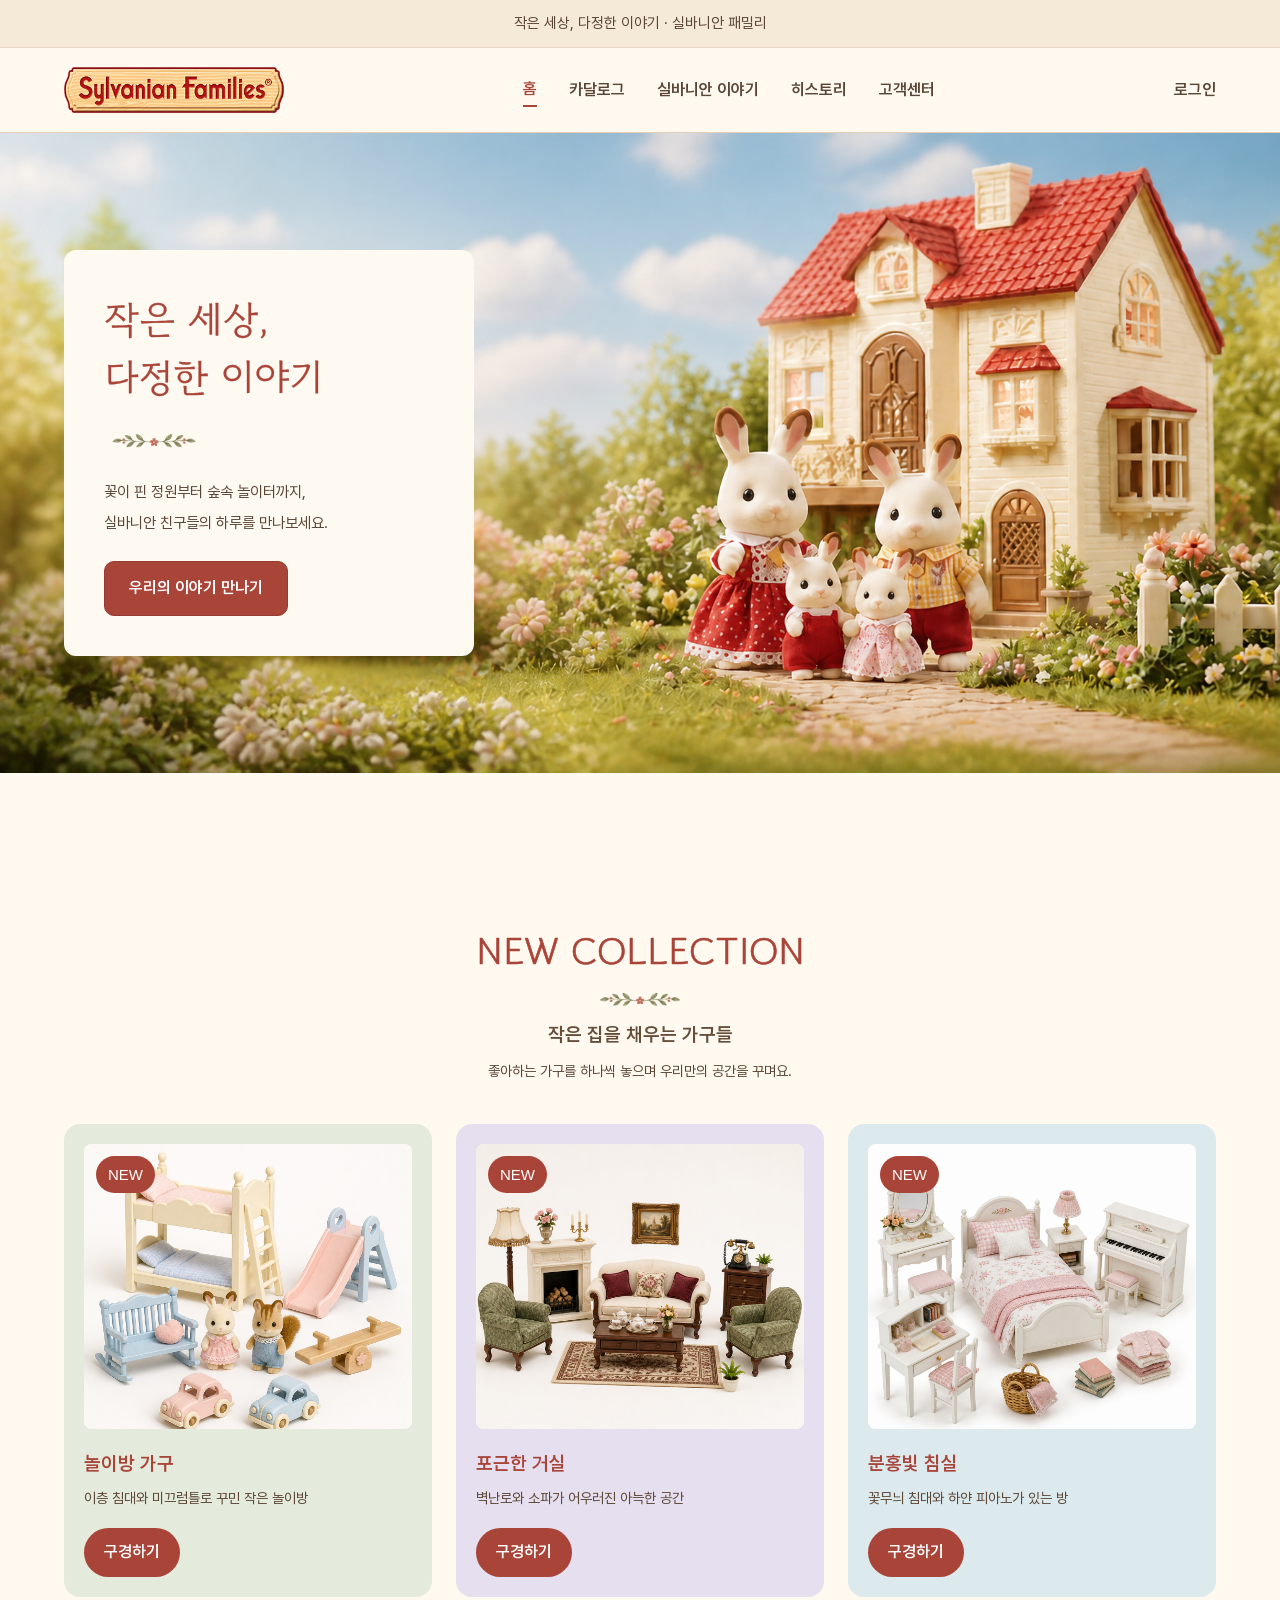
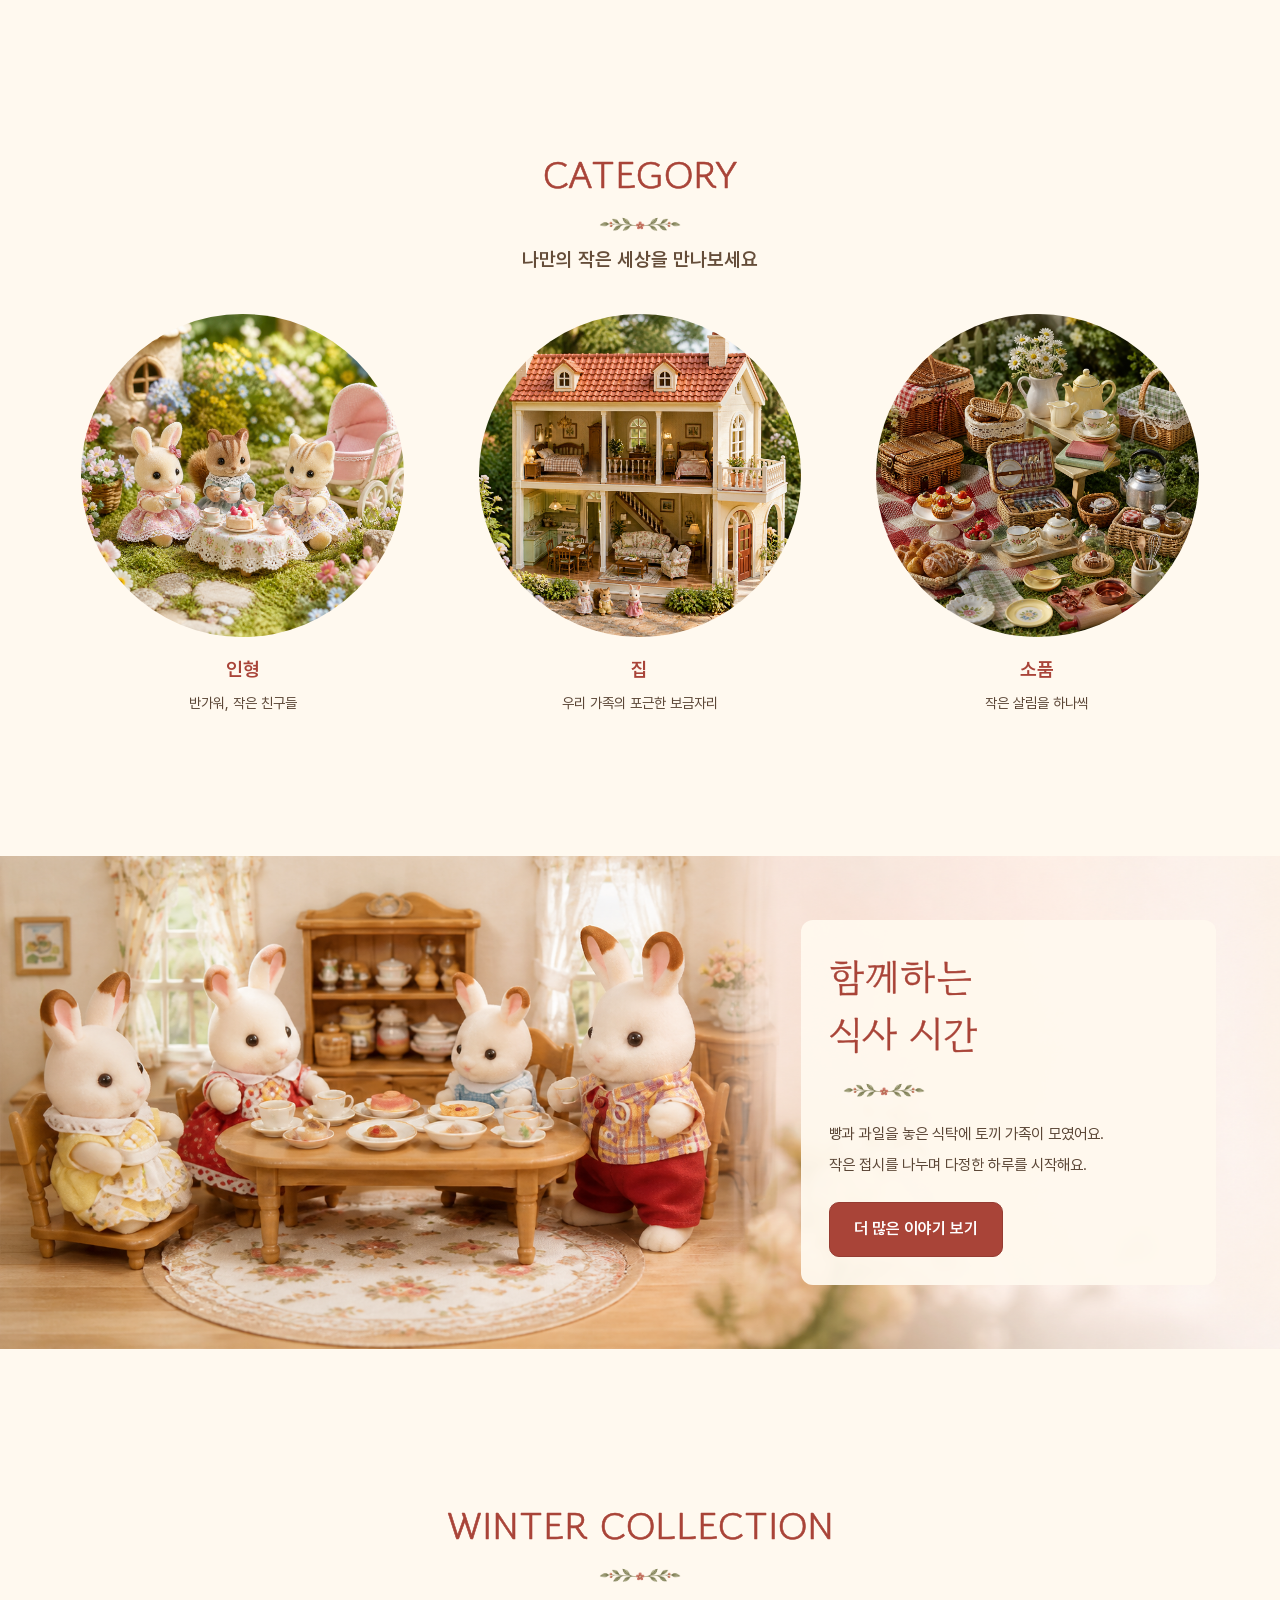
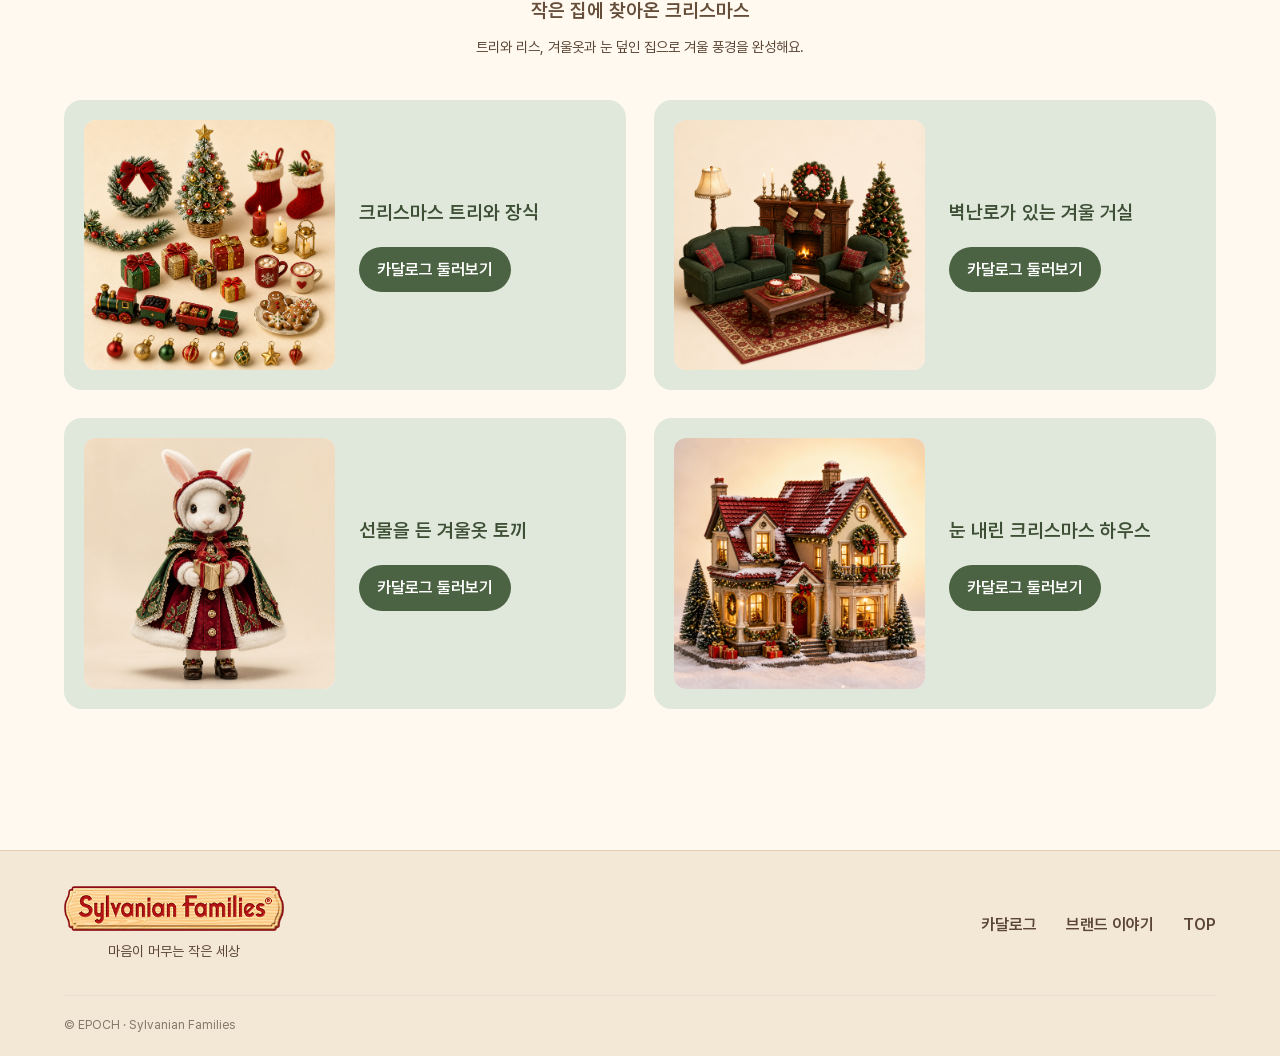
==== commit 2ed3c652: "수정" ====
--- a/index.html
+++ b/index.html
@@ -23,7 +23,7 @@
                 <a href="index.html" aria-current="page">홈</a>
                 <a href="sub/store.html">카달로그</a>
                 <a href="sub/story.html">실바니안 이야기</a>
-                <a href="sub/store.html#search">카달로그검색</a>
+                <a href="sub/store.html#search">히스토리</a>
                 <details class="help">
                     <summary>고객센터</summary>
                     <div class="helpbox">
